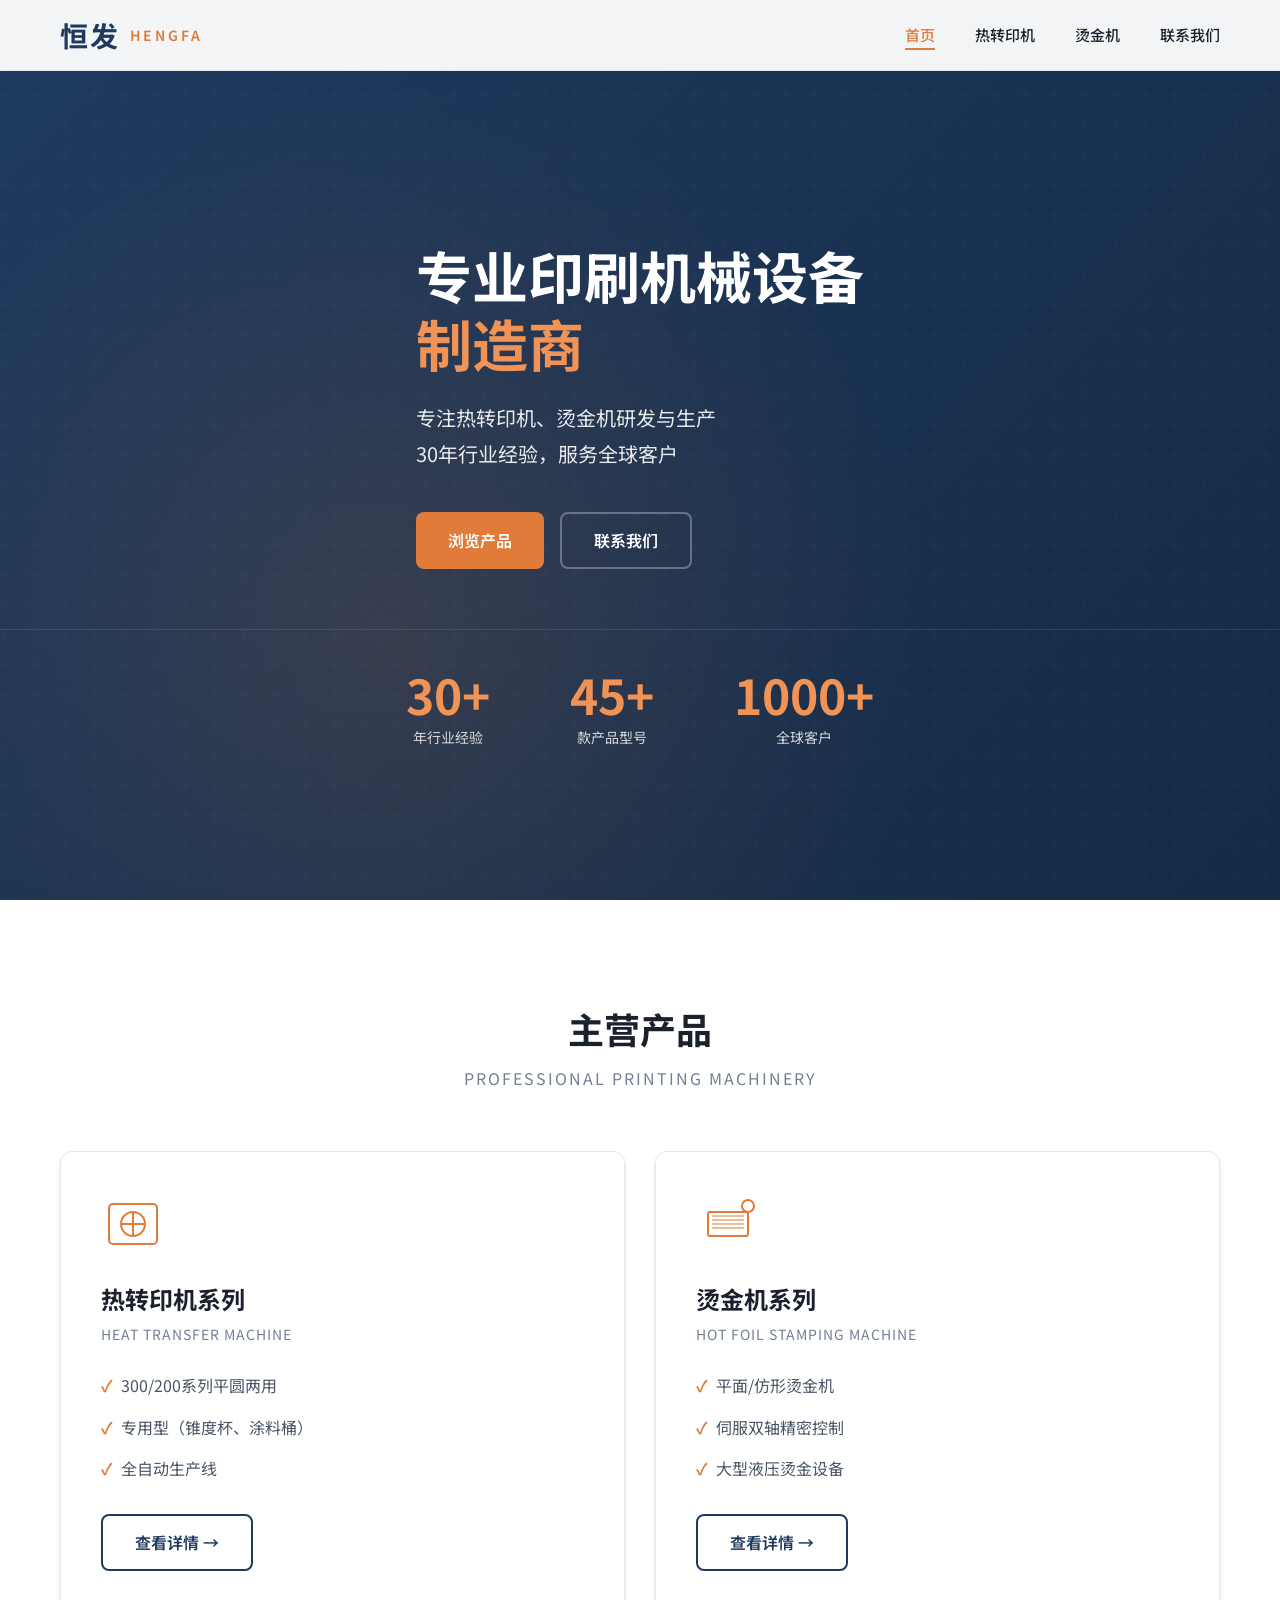
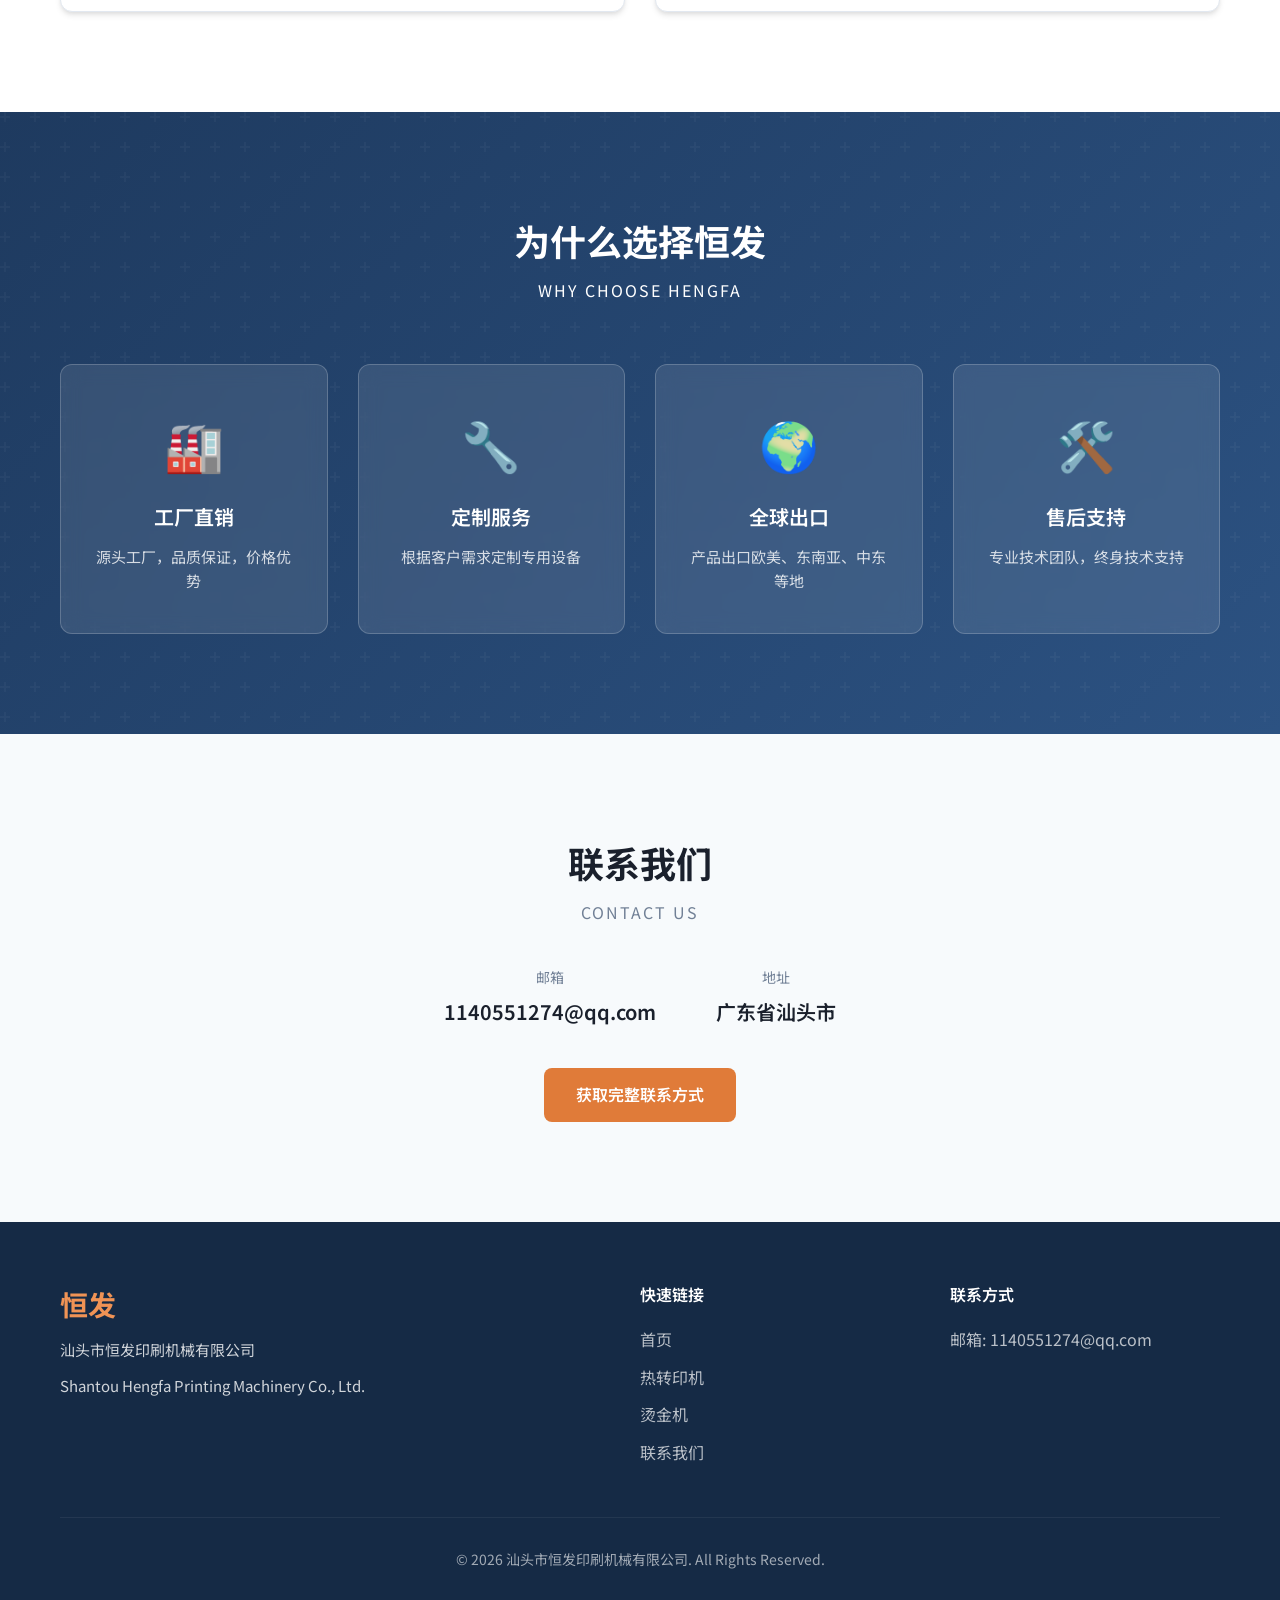
==== index.html @ bb771313 "v1.0 - with images" ====
<!DOCTYPE html>
<html lang="zh-CN">
<head>
    <meta charset="UTF-8">
    <meta name="viewport" content="width=device-width, initial-scale=1.0">
    <title>汕头市恒发印刷机械有限公司 - 专业热转印机、烫金机制造商</title>
    <link rel="stylesheet" href="css/style.css">
    <link rel="preconnect" href="https://fonts.googleapis.com">
    <link href="https://fonts.googleapis.com/css2?family=Inter:wght@400;500;600;700&family=Noto+Sans+SC:wght@400;500;700&display=swap" rel="stylesheet">
</head>
<body>
    <!-- 导航栏 -->
    <nav class="navbar">
        <div class="container">
            <div class="nav-brand">
                <span class="logo">恒发</span>
                <span class="brand-text">HENGFA</span>
            </div>
            <button class="nav-toggle" aria-label="菜单">
                <span></span>
                <span></span>
                <span></span>
            </button>
            <ul class="nav-menu">
                <li><a href="index.html" class="active">首页</a></li>
                <li><a href="heat-transfer.html">热转印机</a></li>
                <li><a href="hot-stamping.html">烫金机</a></li>
                <li><a href="about.html">联系我们</a></li>
            </ul>
        </div>
    </nav>

    <!-- Hero 区域 -->
    <header class="hero">
        <div class="hero-overlay"></div>
        <div class="container">
            <div class="hero-content">
                <h1>专业印刷机械设备<br><span class="highlight">制造商</span></h1>
                <p class="hero-desc">专注热转印机、烫金机研发与生产<br>30年行业经验，服务全球客户</p>
                <div class="hero-buttons">
                    <a href="heat-transfer.html" class="btn btn-primary">浏览产品</a>
                    <a href="about.html" class="btn btn-secondary">联系我们</a>
                </div>
            </div>
        </div>
        <div class="hero-stats">
            <div class="stat-item">
                <span class="stat-number">30+</span>
                <span class="stat-label">年行业经验</span>
            </div>
            <div class="stat-item">
                <span class="stat-number">45+</span>
                <span class="stat-label">款产品型号</span>
            </div>
            <div class="stat-item">
                <span class="stat-number">1000+</span>
                <span class="stat-label">全球客户</span>
            </div>
        </div>
    </header>

    <!-- 产品分类 -->
    <section class="products-section">
        <div class="container">
            <div class="section-header">
                <h2>主营产品</h2>
                <p>Professional Printing Machinery</p>
            </div>
            <div class="products-grid">
                <div class="product-card">
                    <div class="product-icon">
                        <svg viewBox="0 0 64 64" fill="none" xmlns="http://www.w3.org/2000/svg">
                            <rect x="8" y="12" width="48" height="40" rx="4" stroke="currentColor" stroke-width="2"/>
                            <circle cx="32" cy="32" r="12" stroke="currentColor" stroke-width="2"/>
                            <path d="M32 20v24M20 32h24" stroke="currentColor" stroke-width="2"/>
                        </svg>
                    </div>
                    <h3>热转印机系列</h3>
                    <p>Heat Transfer Machine</p>
                    <ul class="product-features">
                        <li>300/200系列平圆两用</li>
                        <li>专用型（锥度杯、涂料桶）</li>
                        <li>全自动生产线</li>
                    </ul>
                    <a href="heat-transfer.html" class="btn btn-outline">查看详情 →</a>
                </div>
                <div class="product-card">
                    <div class="product-icon">
                        <svg viewBox="0 0 64 64" fill="none" xmlns="http://www.w3.org/2000/svg">
                            <rect x="12" y="20" width="40" height="24" rx="2" stroke="currentColor" stroke-width="2"/>
                            <path d="M16 24h32M16 28h32M16 32h32M16 36h32" stroke="currentColor" stroke-width="1"/>
                            <circle cx="52" cy="14" r="6" stroke="currentColor" stroke-width="2"/>
                        </svg>
                    </div>
                    <h3>烫金机系列</h3>
                    <p>Hot Foil Stamping Machine</p>
                    <ul class="product-features">
                        <li>平面/仿形烫金机</li>
                        <li>伺服双轴精密控制</li>
                        <li>大型液压烫金设备</li>
                    </ul>
                    <a href="hot-stamping.html" class="btn btn-outline">查看详情 →</a>
                </div>
            </div>
        </div>
    </section>

    <!-- 优势特色 -->
    <section class="features-section">
        <div class="container">
            <div class="section-header light">
                <h2>为什么选择恒发</h2>
                <p>Why Choose Hengfa</p>
            </div>
            <div class="features-grid">
                <div class="feature-item">
                    <div class="feature-icon">🏭</div>
                    <h4>工厂直销</h4>
                    <p>源头工厂，品质保证，价格优势</p>
                </div>
                <div class="feature-item">
                    <div class="feature-icon">🔧</div>
                    <h4>定制服务</h4>
                    <p>根据客户需求定制专用设备</p>
                </div>
                <div class="feature-item">
                    <div class="feature-icon">🌍</div>
                    <h4>全球出口</h4>
                    <p>产品出口欧美、东南亚、中东等地</p>
                </div>
                <div class="feature-item">
                    <div class="feature-icon">🛠️</div>
                    <h4>售后支持</h4>
                    <p>专业技术团队，终身技术支持</p>
                </div>
            </div>
        </div>
    </section>

    <!-- 联系方式预览 -->
    <section class="contact-preview">
        <div class="container">
            <div class="contact-content">
                <h2>联系我们</h2>
                <p>Contact Us</p>
                <div class="contact-info">
                    <div class="contact-item">
                        <span class="contact-label">邮箱</span>
                        <span class="contact-value">1140551274@qq.com</span>
                    </div>
                    <div class="contact-item">
                        <span class="contact-label">地址</span>
                        <span class="contact-value">广东省汕头市</span>
                    </div>
                </div>
                <a href="about.html" class="btn btn-primary">获取完整联系方式</a>
            </div>
        </div>
    </section>

    <!-- 页脚 -->
    <footer class="footer">
        <div class="container">
            <div class="footer-content">
                <div class="footer-brand">
                    <span class="logo">恒发</span>
                    <p>汕头市恒发印刷机械有限公司</p>
                    <p>Shantou Hengfa Printing Machinery Co., Ltd.</p>
                </div>
                <div class="footer-links">
                    <h4>快速链接</h4>
                    <ul>
                        <li><a href="index.html">首页</a></li>
                        <li><a href="heat-transfer.html">热转印机</a></li>
                        <li><a href="hot-stamping.html">烫金机</a></li>
                        <li><a href="about.html">联系我们</a></li>
                    </ul>
                </div>
                <div class="footer-contact">
                    <h4>联系方式</h4>
                    <p>邮箱: 1140551274@qq.com</p>
                </div>
            </div>
            <div class="footer-bottom">
                <p>&copy; 2026 汕头市恒发印刷机械有限公司. All Rights Reserved.</p>
            </div>
        </div>
    </footer>

    <script src="js/main.js"></script>
</body>
</html>
---- css/style.css ----
/* ===== 基础变量 ===== */
:root {
    --primary: #1e3a5f;
    --primary-dark: #152a45;
    --secondary: #e07b39;
    --secondary-light: #f09355;
    --accent: #2c5282;
    --text: #1a202c;
    --text-light: #4a5568;
    --text-muted: #718096;
    --bg: #ffffff;
    --bg-light: #f7fafc;
    --bg-dark: #edf2f7;
    --border: #e2e8f0;
    --shadow: 0 4px 6px -1px rgba(0, 0, 0, 0.1), 0 2px 4px -1px rgba(0, 0, 0, 0.06);
    --shadow-lg: 0 20px 25px -5px rgba(0, 0, 0, 0.1), 0 10px 10px -5px rgba(0, 0, 0, 0.04);
    --radius: 8px;
    --radius-lg: 12px;
    --transition: all 0.3s ease;
}

/* ===== 重置样式 ===== */
* {
    margin: 0;
    padding: 0;
    box-sizing: border-box;
}

html {
    scroll-behavior: smooth;
}

body {
    font-family: 'Noto Sans SC', 'Inter', -apple-system, BlinkMacSystemFont, sans-serif;
    line-height: 1.6;
    color: var(--text);
    background: var(--bg);
}

.container {
    max-width: 1200px;
    margin: 0 auto;
    padding: 0 20px;
}

/* ===== 导航栏 ===== */
.navbar {
    position: fixed;
    top: 0;
    left: 0;
    right: 0;
    background: rgba(255, 255, 255, 0.95);
    backdrop-filter: blur(10px);
    border-bottom: 1px solid var(--border);
    z-index: 1000;
    transition: var(--transition);
}

.navbar .container {
    display: flex;
    align-items: center;
    justify-content: space-between;
    height: 70px;
}

.nav-brand {
    display: flex;
    align-items: center;
    gap: 10px;
}

.nav-brand .logo {
    font-size: 28px;
    font-weight: 700;
    color: var(--primary);
    letter-spacing: 2px;
}

.nav-brand .brand-text {
    font-size: 14px;
    font-weight: 600;
    color: var(--secondary);
    letter-spacing: 3px;
}

.nav-menu {
    display: flex;
    list-style: none;
    gap: 40px;
}

.nav-menu a {
    text-decoration: none;
    color: var(--text);
    font-weight: 500;
    font-size: 15px;
    transition: var(--transition);
    position: relative;
}

.nav-menu a:hover,
.nav-menu a.active {
    color: var(--secondary);
}

.nav-menu a::after {
    content: '';
    position: absolute;
    bottom: -5px;
    left: 0;
    width: 0;
    height: 2px;
    background: var(--secondary);
    transition: var(--transition);
}

.nav-menu a:hover::after,
.nav-menu a.active::after {
    width: 100%;
}

.nav-toggle {
    display: none;
    flex-direction: column;
    gap: 5px;
    background: none;
    border: none;
    cursor: pointer;
    padding: 5px;
}

.nav-toggle span {
    width: 25px;
    height: 2px;
    background: var(--text);
    transition: var(--transition);
}

/* ===== Hero 区域 ===== */
.hero {
    position: relative;
    min-height: 100vh;
    display: flex;
    flex-direction: column;
    justify-content: center;
    background: linear-gradient(135deg, var(--primary) 0%, var(--primary-dark) 100%);
    overflow: hidden;
    padding-top: 70px;
}

.hero::before {
    content: '';
    position: absolute;
    top: 0;
    left: 0;
    right: 0;
    bottom: 0;
    background: url("data:image/svg+xml,%3Csvg width='60' height='60' viewBox='0 0 60 60' xmlns='http://www.w3.org/2000/svg'%3E%3Cg fill='none' fill-rule='evenodd'%3E%3Cg fill='%23ffffff' fill-opacity='0.03'%3E%3Cpath d='M36 34v-4h-2v4h-4v2h4v4h2v-4h4v-2h-4zm0-30V0h-2v4h-4v2h4v4h2V6h4V4h-4zM6 34v-4H4v4H0v2h4v4h2v-4h4v-2H6zM6 4V0H4v4H0v2h4v4h2V6h4V4H6z'/%3E%3C/g%3E%3C/g%3E%3C/svg%3E");
    opacity: 0.5;
}

.hero-overlay {
    position: absolute;
    top: 0;
    left: 0;
    right: 0;
    bottom: 0;
    background: radial-gradient(circle at 30% 70%, rgba(224, 123, 57, 0.15) 0%, transparent 50%);
}

.hero .container {
    position: relative;
    z-index: 1;
}

.hero-content {
    max-width: 700px;
    color: white;
    padding: 60px 0;
}

.hero h1 {
    font-size: 56px;
    font-weight: 700;
    line-height: 1.2;
    margin-bottom: 24px;
}

.hero h1 .highlight {
    color: var(--secondary-light);
}

.hero-desc {
    font-size: 20px;
    line-height: 1.8;
    opacity: 0.9;
    margin-bottom: 40px;
}

.hero-buttons {
    display: flex;
    gap: 16px;
    flex-wrap: wrap;
}

/* ===== 按钮样式 ===== */
.btn {
    display: inline-flex;
    align-items: center;
    justify-content: center;
    padding: 14px 32px;
    font-size: 16px;
    font-weight: 600;
    text-decoration: none;
    border-radius: var(--radius);
    transition: var(--transition);
    cursor: pointer;
    border: none;
}

.btn-primary {
    background: var(--secondary);
    color: white;
}

.btn-primary:hover {
    background: var(--secondary-light);
    transform: translateY(-2px);
    box-shadow: var(--shadow-lg);
}

.btn-secondary {
    background: transparent;
    color: white;
    border: 2px solid rgba(255, 255, 255, 0.3);
}

.btn-secondary:hover {
    background: rgba(255, 255, 255, 0.1);
    border-color: white;
}

.btn-outline {
    background: transparent;
    color: var(--primary);
    border: 2px solid var(--primary);
}

.btn-outline:hover {
    background: var(--primary);
    color: white;
}

/* ===== Hero 统计 ===== */
.hero-stats {
    position: relative;
    z-index: 1;
    display: flex;
    justify-content: center;
    gap: 80px;
    padding: 40px 0;
    border-top: 1px solid rgba(255, 255, 255, 0.1);
}

.stat-item {
    text-align: center;
    color: white;
}

.stat-number {
    display: block;
    font-size: 48px;
    font-weight: 700;
    color: var(--secondary-light);
    line-height: 1;
}

.stat-label {
    display: block;
    font-size: 14px;
    opacity: 0.8;
    margin-top: 8px;
}

/* ===== 产品区域 ===== */
.products-section {
    padding: 100px 0;
    background: var(--bg);
}

.section-header {
    text-align: center;
    margin-bottom: 60px;
}

.section-header h2 {
    font-size: 36px;
    font-weight: 700;
    color: var(--text);
    margin-bottom: 8px;
}

.section-header p {
    font-size: 16px;
    color: var(--text-muted);
    text-transform: uppercase;
    letter-spacing: 2px;
}

.products-grid {
    display: grid;
    grid-template-columns: repeat(auto-fit, minmax(400px, 1fr));
    gap: 30px;
}

.product-card {
    background: white;
    border-radius: var(--radius-lg);
    padding: 40px;
    box-shadow: var(--shadow);
    transition: var(--transition);
    border: 1px solid var(--border);
}

.product-card:hover {
    transform: translateY(-5px);
    box-shadow: var(--shadow-lg);
}

.product-icon {
    width: 64px;
    height: 64px;
    color: var(--secondary);
    margin-bottom: 24px;
}

.product-card h3 {
    font-size: 24px;
    font-weight: 700;
    color: var(--text);
    margin-bottom: 4px;
}

.product-card > p {
    color: var(--text-muted);
    font-size: 14px;
    text-transform: uppercase;
    letter-spacing: 1px;
    margin-bottom: 20px;
}

.product-features {
    list-style: none;
    margin-bottom: 24px;
}

.product-features li {
    padding: 8px 0;
    color: var(--text-light);
    position: relative;
    padding-left: 20px;
}

.product-features li::before {
    content: '✓';
    position: absolute;
    left: 0;
    color: var(--secondary);
    font-weight: 700;
}

/* ===== 特色区域 ===== */
.features-section {
    padding: 100px 0;
    background: linear-gradient(135deg, var(--primary) 0%, var(--accent) 100%);
    position: relative;
}

.features-section::before {
    content: '';
    position: absolute;
    top: 0;
    left: 0;
    right: 0;
    bottom: 0;
    background: url("data:image/svg+xml,%3Csvg width='60' height='60' viewBox='0 0 60 60' xmlns='http://www.w3.org/2000/svg'%3E%3Cg fill='none' fill-rule='evenodd'%3E%3Cg fill='%23ffffff' fill-opacity='0.03'%3E%3Cpath d='M36 34v-4h-2v4h-4v2h4v4h2v-4h4v-2h-4zm0-30V0h-2v4h-4v2h4v4h2V6h4V4h-4zM6 34v-4H4v4H0v2h4v4h2v-4h4v-2H6zM6 4V0H4v4H0v2h4v4h2V6h4V4H6z'/%3E%3C/g%3E%3C/g%3E%3C/svg%3E");
}

.features-section .container {
    position: relative;
    z-index: 1;
}

.section-header.light h2,
.section-header.light p {
    color: white;
}

.features-grid {
    display: grid;
    grid-template-columns: repeat(auto-fit, minmax(250px, 1fr));
    gap: 30px;
}

.feature-item {
    text-align: center;
    padding: 40px 30px;
    background: rgba(255, 255, 255, 0.1);
    border-radius: var(--radius-lg);
    backdrop-filter: blur(10px);
    border: 1px solid rgba(255, 255, 255, 0.2);
}

.feature-icon {
    font-size: 48px;
    margin-bottom: 20px;
}

.feature-item h4 {
    font-size: 20px;
    font-weight: 600;
    color: white;
    margin-bottom: 12px;
}

.feature-item p {
    color: rgba(255, 255, 255, 0.8);
    font-size: 15px;
}

/* ===== 联系预览 ===== */
.contact-preview {
    padding: 100px 0;
    background: var(--bg-light);
    text-align: center;
}

.contact-content h2 {
    font-size: 36px;
    font-weight: 700;
    margin-bottom: 8px;
}

.contact-content > p {
    color: var(--text-muted);
    text-transform: uppercase;
    letter-spacing: 2px;
    margin-bottom: 40px;
}

.contact-info {
    display: flex;
    justify-content: center;
    gap: 60px;
    margin-bottom: 40px;
    flex-wrap: wrap;
}

.contact-item {
    display: flex;
    flex-direction: column;
    gap: 8px;
}

.contact-label {
    font-size: 14px;
    color: var(--text-muted);
    text-transform: uppercase;
}

.contact-value {
    font-size: 20px;
    font-weight: 600;
    color: var(--text);
}

/* ===== 页脚 ===== */
.footer {
    background: var(--primary-dark);
    color: white;
    padding: 60px 0 30px;
}

.footer-content {
    display: grid;
    grid-template-columns: 2fr 1fr 1fr;
    gap: 40px;
    margin-bottom: 40px;
}

.footer-brand .logo {
    font-size: 28px;
    font-weight: 700;
    color: var(--secondary-light);
}

.footer-brand p {
    margin-top: 12px;
    opacity: 0.8;
    font-size: 15px;
}

.footer-links h4,
.footer-contact h4 {
    font-size: 16px;
    font-weight: 600;
    margin-bottom: 20px;
    color: white;
}

.footer-links ul {
    list-style: none;
}

.footer-links li {
    margin-bottom: 12px;
}

.footer-links a {
    color: rgba(255, 255, 255, 0.7);
    text-decoration: none;
    transition: var(--transition);
}

.footer-links a:hover {
    color: var(--secondary-light);
}

.footer-contact p {
    color: rgba(255, 255, 255, 0.7);
    margin-bottom: 8px;
}

.footer-bottom {
    padding-top: 30px;
    border-top: 1px solid rgba(255, 255, 255, 0.1);
    text-align: center;
    opacity: 0.6;
    font-size: 14px;
}

/* ===== 产品图片展示 ===== */
.product-gallery {
    display: grid;
    grid-template-columns: repeat(auto-fill, minmax(300px, 1fr));
    gap: 30px;
    margin-top: 40px;
}

.product-item {
    background: white;
    border-radius: var(--radius-lg);
    overflow: hidden;
    box-shadow: var(--shadow);
    transition: var(--transition);
    cursor: pointer;
}

.product-item:hover {
    transform: translateY(-5px);
    box-shadow: var(--shadow-lg);
}

.product-image {
    width: 100%;
    height: 240px;
    object-fit: cover;
    background: var(--bg-light);
}

.product-info {
    padding: 24px;
}

.product-info h3 {
    font-size: 18px;
    font-weight: 600;
    color: var(--primary);
    margin-bottom: 8px;
}

.product-info p {
    color: var(--text-muted);
    font-size: 14px;
    margin-bottom: 12px;
}

/* ===== 图片放大弹窗 ===== */
.modal {
    display: none;
    position: fixed;
    top: 0;
    left: 0;
    width: 100%;
    height: 100%;
    background: rgba(0, 0, 0, 0.9);
    z-index: 2000;
    justify-content: center;
    align-items: center;
    padding: 40px;
}

.modal.active {
    display: flex;
}

.modal-content {
    max-width: 90%;
    max-height: 90%;
    object-fit: contain;
    border-radius: var(--radius);
}

.modal-close {
    position: absolute;
    top: 20px;
    right: 40px;
    color: white;
    font-size: 40px;
    cursor: pointer;
    opacity: 0.8;
    transition: var(--transition);
}

.modal-close:hover {
    opacity: 1;
}

.modal-caption {
    position: absolute;
    bottom: 40px;
    left: 50%;
    transform: translateX(-50%);
    color: white;
    font-size: 18px;
    text-align: center;
}

/* ===== 响应式设计 ===== */
@media (max-width: 768px) {
    .nav-menu {
        position: fixed;
        top: 70px;
        left: 0;
        right: 0;
        background: white;
        flex-direction: column;
        padding: 20px;
        gap: 20px;
        border-bottom: 1px solid var(--border);
        transform: translateY(-100%);
        opacity: 0;
        visibility: hidden;
        transition: var(--transition);
    }

    .nav-menu.active {
        transform: translateY(0);
        opacity: 1;
        visibility: visible;
    }

    .nav-toggle {
        display: flex;
    }

    .hero h1 {
        font-size: 36px;
    }

    .hero-desc {
        font-size: 16px;
    }

    .hero-stats {
        flex-direction: column;
        gap: 30px;
    }

    .stat-number {
        font-size: 36px;
    }

    .products-grid {
        grid-template-columns: 1fr;
    }

    .product-card {
        padding: 30px;
    }

    .features-grid {
        grid-template-columns: 1fr;
    }

    .footer-content {
        grid-template-columns: 1fr;
        text-align: center;
    }

    .contact-info {
        flex-direction: column;
        gap: 30px;
    }
}
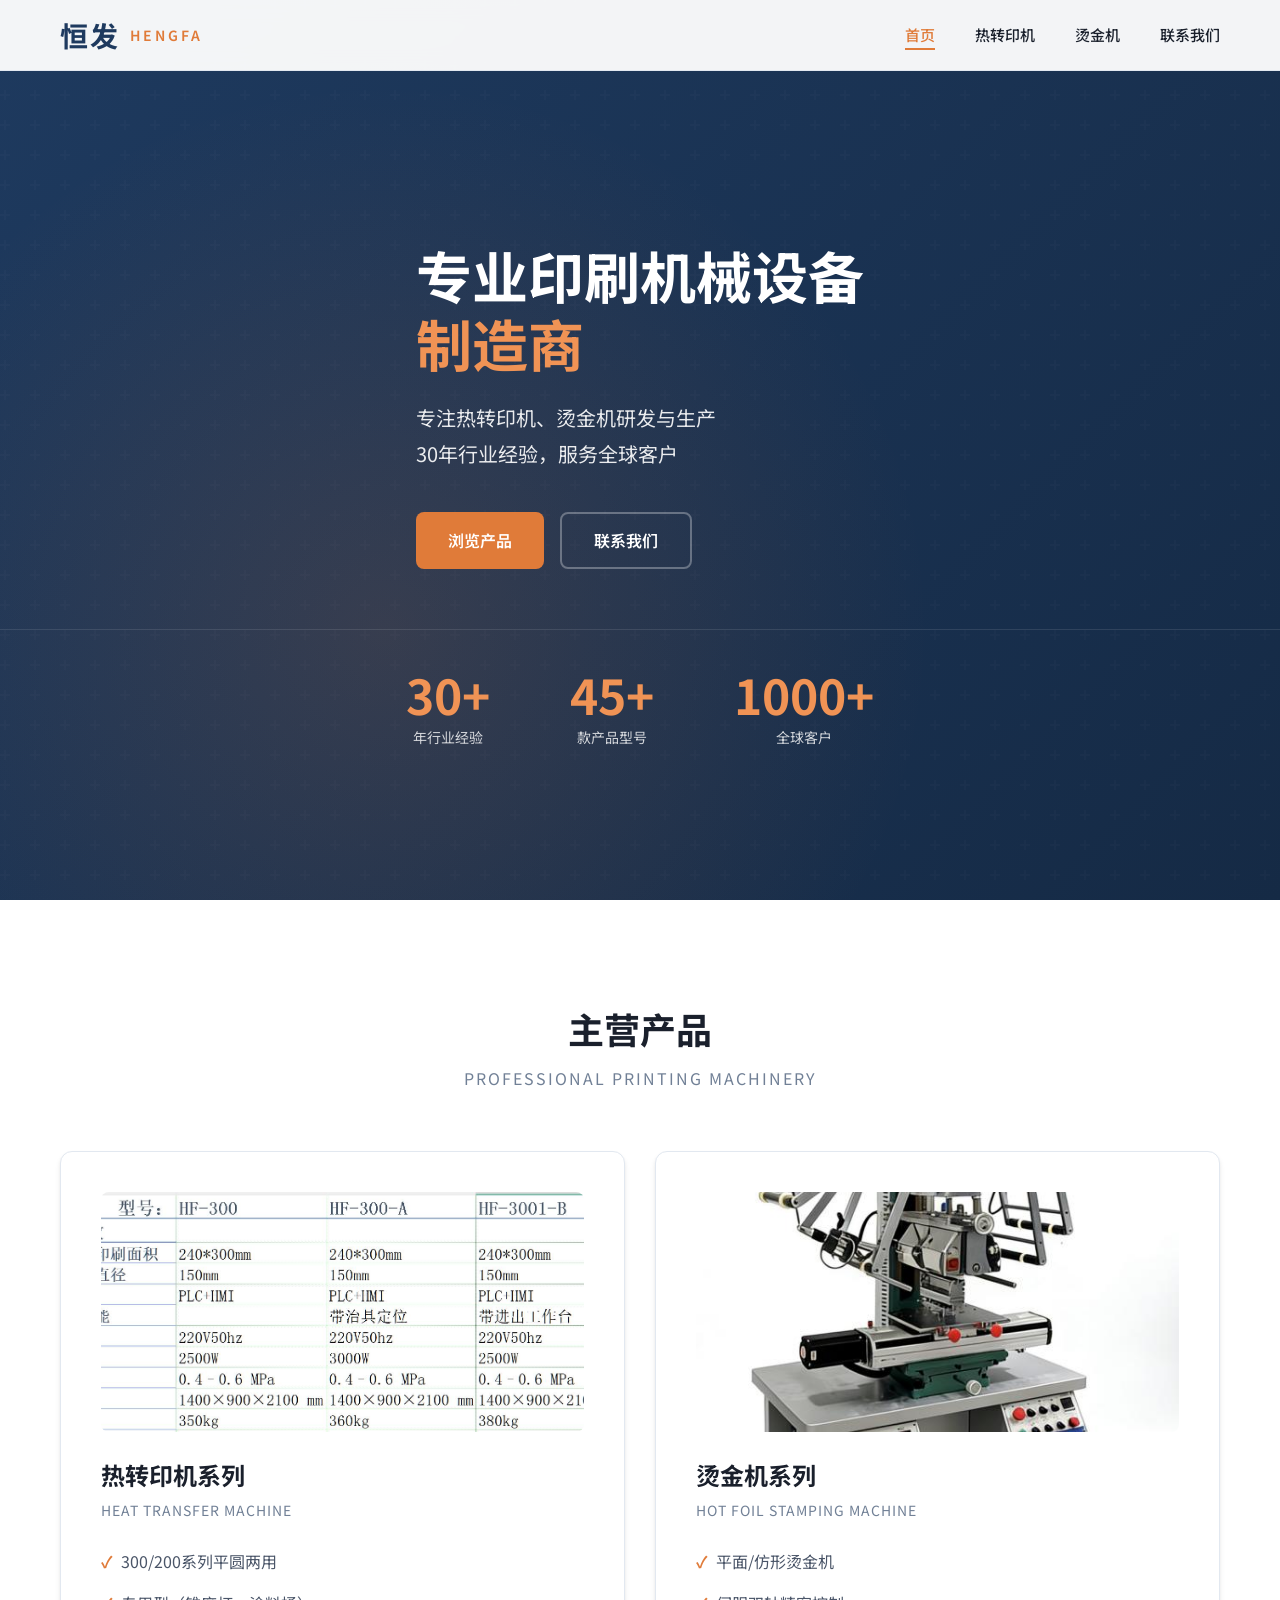
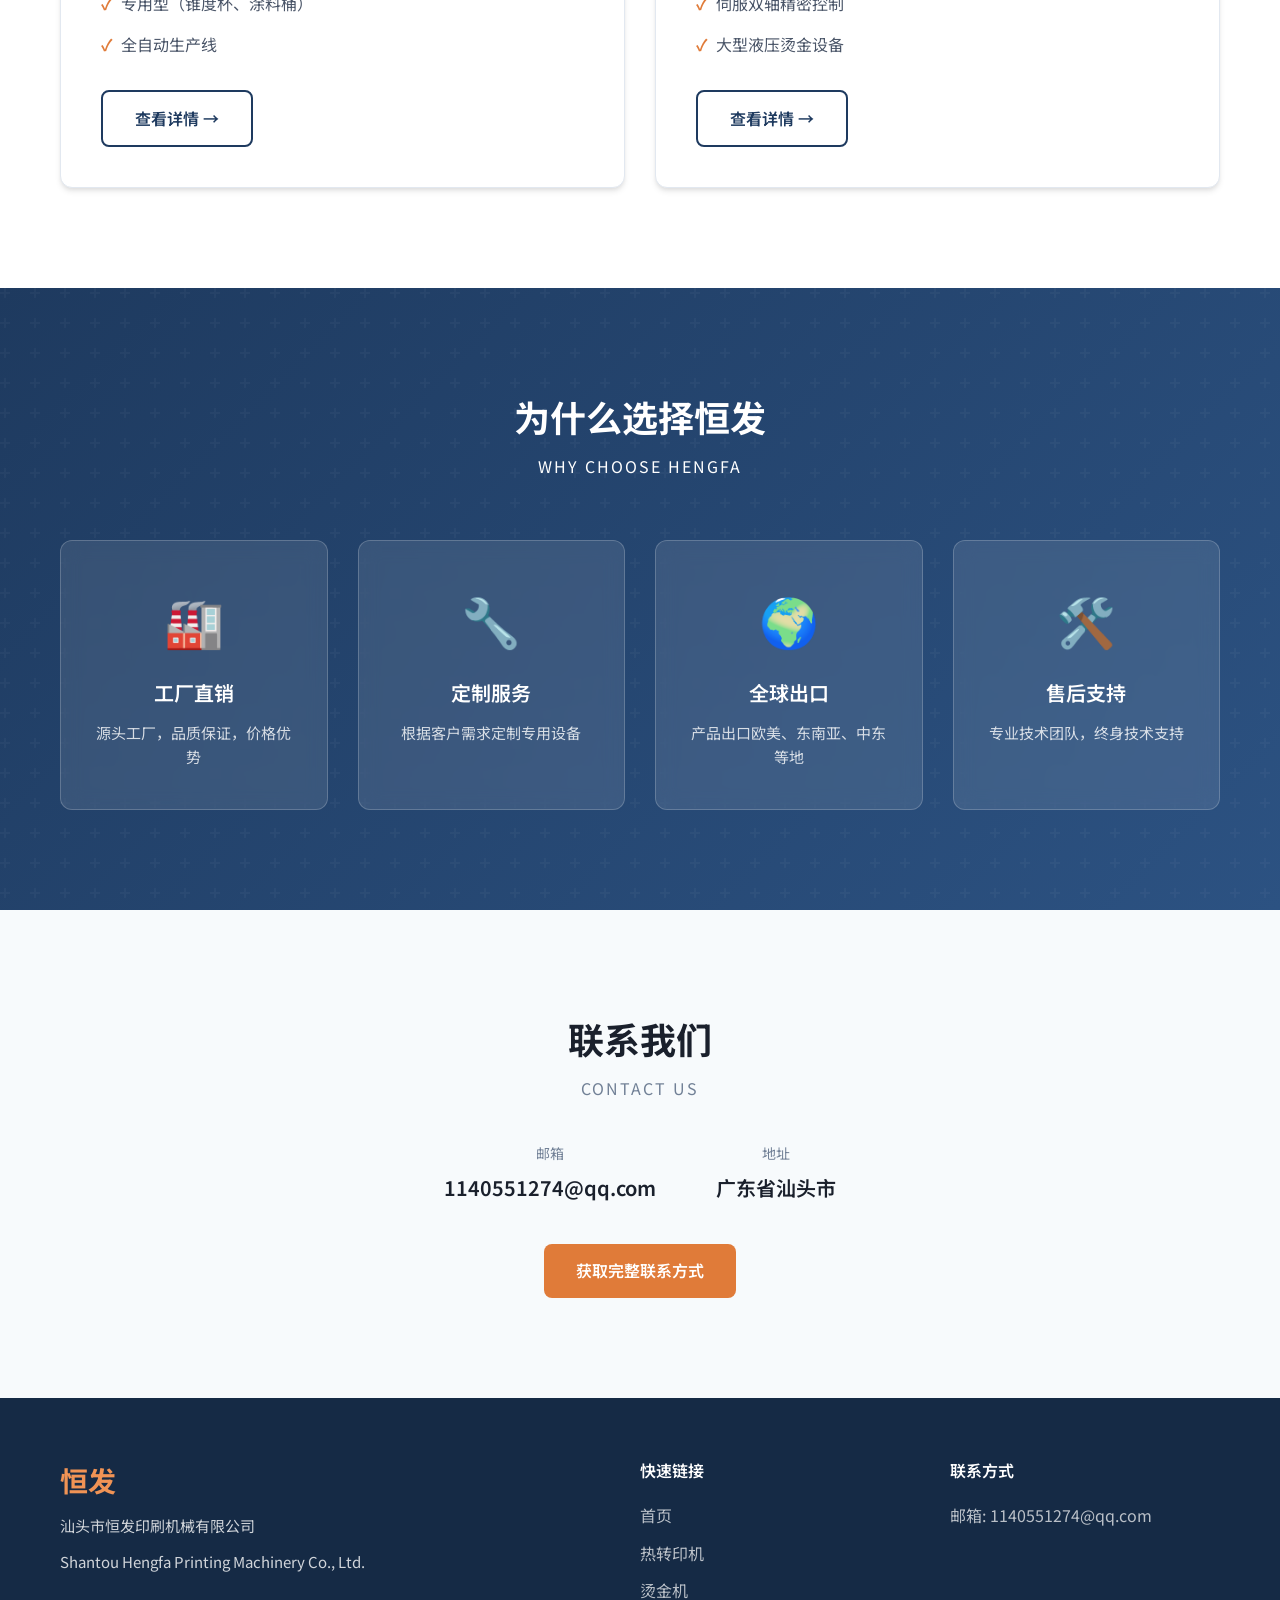
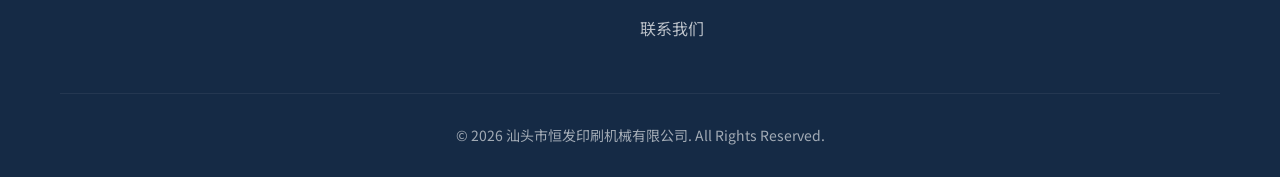
==== commit 0adb60fb: "添加产品图片到首页和烫金机页面，重写烫金机页面为卡片式布局" ====
--- a/index.html
+++ b/index.html
@@ -68,12 +68,8 @@
             </div>
             <div class="products-grid">
                 <div class="product-card">
-                    <div class="product-icon">
-                        <svg viewBox="0 0 64 64" fill="none" xmlns="http://www.w3.org/2000/svg">
-                            <rect x="8" y="12" width="48" height="40" rx="4" stroke="currentColor" stroke-width="2"/>
-                            <circle cx="32" cy="32" r="12" stroke="currentColor" stroke-width="2"/>
-                            <path d="M32 20v24M20 32h24" stroke="currentColor" stroke-width="2"/>
-                        </svg>
+                    <div class="product-image">
+                        <img src="images/product_-003.jpg" alt="热转印机系列" loading="lazy">
                     </div>
                     <h3>热转印机系列</h3>
                     <p>Heat Transfer Machine</p>
@@ -85,12 +81,8 @@
                     <a href="heat-transfer.html" class="btn btn-outline">查看详情 →</a>
                 </div>
                 <div class="product-card">
-                    <div class="product-icon">
-                        <svg viewBox="0 0 64 64" fill="none" xmlns="http://www.w3.org/2000/svg">
-                            <rect x="12" y="20" width="40" height="24" rx="2" stroke="currentColor" stroke-width="2"/>
-                            <path d="M16 24h32M16 28h32M16 32h32M16 36h32" stroke="currentColor" stroke-width="1"/>
-                            <circle cx="52" cy="14" r="6" stroke="currentColor" stroke-width="2"/>
-                        </svg>
+                    <div class="product-image">
+                        <img src="images/product_-000.jpg" alt="烫金机系列" loading="lazy">
                     </div>
                     <h3>烫金机系列</h3>
                     <p>Hot Foil Stamping Machine</p>
--- a/css/style.css
+++ b/css/style.css
@@ -334,6 +334,29 @@
     margin-bottom: 24px;
 }
 
+.product-card .product-image {
+    width: 100%;
+    height: 240px;
+    overflow: hidden;
+    border-radius: var(--radius);
+    margin-bottom: 24px;
+    background: var(--bg-light);
+    display: flex;
+    align-items: center;
+    justify-content: center;
+}
+
+.product-card .product-image img {
+    width: 100%;
+    height: 100%;
+    object-fit: cover;
+    transition: var(--transition);
+}
+
+.product-card:hover .product-image img {
+    transform: scale(1.05);
+}
+
 .product-card h3 {
     font-size: 24px;
     font-weight: 700;
